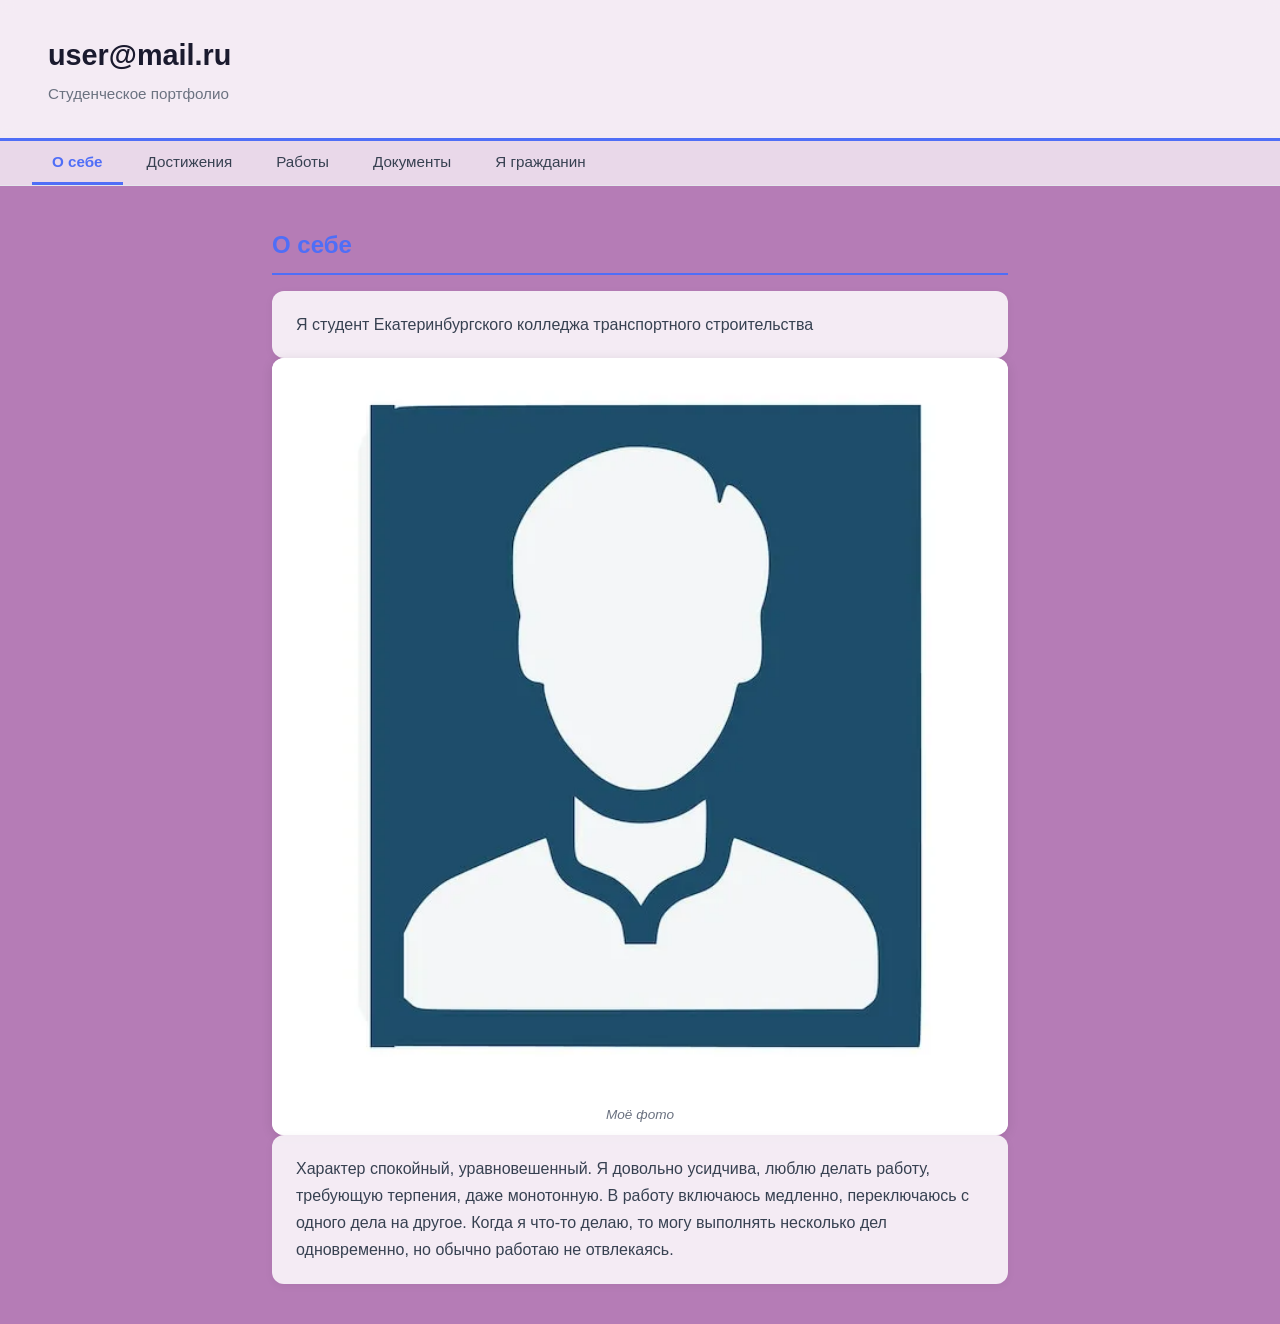
==== student-14/index.html @ 78279afa "Публикация портфолио: student-14" ====
﻿<!DOCTYPE html>
<html lang="ru">
<head>
  <meta charset="UTF-8">
  <meta name="viewport" content="width=device-width, initial-scale=1.0">
  <title>Портфолио — user@mail.ru</title>
  <link rel="stylesheet" href="style.css">
</head>
<body style="background:#b57cb6; font-family:'Verdana', sans-serif">
  <header class="portfolio-header">
    <div><h1 class="portfolio-name">user@mail.ru</h1>
    <p class="portfolio-sub">Студенческое портфолио</p></div>
  </header>
  <nav class="portfolio-nav" id="main-nav">
    <button class="nav-btn active" onclick="showSection('section-59', this)">О себе</button>
    <button class="nav-btn" onclick="showSection('section-60', this)">Достижения</button>
    <button class="nav-btn" onclick="showSection('section-61', this)">Работы</button>
    <button class="nav-btn" onclick="showSection('section-62', this)">Документы</button>
    <button class="nav-btn" onclick="showSection('section-63', this)">Я гражданин</button>
  </nav>
  <main class="portfolio-content">
    <section id="section-59" class="portfolio-section" style="display:block">
      <h2 class="section-heading">О себе</h2>
      <div class="block-text">Я студент Екатеринбургского колледжа транспортного строительства</div>
      <div class="block-image"><img src="images/4d97aa12-8993-4056-92a0-b498dce26f37.webp" alt="Моё фото"><p class="block-caption">Моё фото</p></div>
      <div class="block-text">Характер спокойный, уравновешенный. Я довольно усидчива, люблю делать работу, требующую терпения, даже монотонную. В работу включаюсь медленно, переключаюсь с одного дела на другое. Когда я что-то делаю, то могу выполнять несколько дел одновременно, но обычно работаю не отвлекаясь.</div>
    </section>
    <section id="section-60" class="portfolio-section" style="display:none">
      <h2 class="section-heading">Достижения</h2>
      <div class="block-text">Мои дипломы и награды</div>

    </section>
    <section id="section-61" class="portfolio-section" style="display:none">
      <h2 class="section-heading">Работы</h2>
      <div class="block-link"><p class="link-label">Ссылка на мой аккаунт с работами на GitHub</p><a href="https://github.com/Skote616" target="_blank">🔗 https://github.com/Skote616</a></div>

    </section>
    <section id="section-62" class="portfolio-section" style="display:none">
      <h2 class="section-heading">Документы</h2>
      <div class="block-image"><img src="images/dbc1fc90-e82a-4f64-967a-fd3095bdd027.webp" alt="Сертификат об успешном прохождении обучения по программе "Разработка и проведение бизнес-тренингов""><p class="block-caption">Сертификат об успешном прохождении обучения по программе "Разработка и проведение бизнес-тренингов"</p></div>
    </section>
    <section id="section-63" class="portfolio-section" style="display:none">
      <h2 class="section-heading">Я гражданин</h2>
      <div class="block-text">Участие нашей группы в междугрупповых соревнованиях</div>

    </section>
  </main>
  <script src="script.js"></script>
</body>
</html>
---- student-14/style.css ----
﻿
*, *::before, *::after { box-sizing: border-box; margin: 0; padding: 0; }

body {
    min-height: 100vh;
    font-size: 16px;
    line-height: 1.6;
    color: #374151;
}

/* Шапка */
.portfolio-header {
    padding: 2rem 3rem;
    background: rgba(255,255,255,0.85);
    backdrop-filter: blur(6px);
    border-bottom: 3px solid #4f6ef7;
}
.portfolio-name { font-size: 1.8rem; font-weight: 700; color: #1a1a2e; }
.portfolio-sub  { color: #6b7280; font-size: 0.95rem; margin-top: 0.25rem; }

/* Навигация */
.portfolio-nav {
    display: flex;
    flex-wrap: wrap;
    gap: 0.25rem;
    padding: 0 2rem;
    background: rgba(255,255,255,0.7);
    border-bottom: 1px solid #e5e7eb;
    position: sticky;
    top: 0;
    z-index: 10;
}
.nav-btn {
    padding: 0.75rem 1.25rem;
    background: none;
    border: none;
    border-bottom: 3px solid transparent;
    color: #374151;
    font-size: 0.95rem;
    cursor: pointer;
    font-family: inherit;
    transition: all 0.15s;
}
.nav-btn:hover { color: #4f6ef7; }
.nav-btn.active { color: #4f6ef7; border-bottom-color: #4f6ef7; font-weight: 600; }

/* Основной контент */
.portfolio-content {
    max-width: 800px;
    margin: 0 auto;
    padding: 2.5rem 2rem;
    display: flex;
    flex-direction: column;
    gap: 1.5rem;
}

.section-heading {
    font-size: 1.5rem;
    font-weight: 700;
    color: #4f6ef7;
    padding-bottom: 0.5rem;
    border-bottom: 2px solid #4f6ef7;
    margin-bottom: 1rem;
}

.portfolio-section {
    display: flex;
    flex-direction: column;
    gap: 1.25rem;
}

/* Блоки */
.block-text {
    background: rgba(255,255,255,0.85);
    border-radius: 12px;
    padding: 1.25rem 1.5rem;
    font-size: 1rem;
    line-height: 1.7;
    white-space: pre-wrap;
    box-shadow: 0 2px 8px rgba(0,0,0,0.05);
}

.block-image {
    border-radius: 12px;
    overflow: hidden;
    box-shadow: 0 2px 12px rgba(0,0,0,0.1);
    background: white;
}
.block-image img {
    width: 100%;
    display: block;
}
.block-caption {
    padding: 0.6rem 1rem;
    font-size: 0.85rem;
    color: #6b7280;
    font-style: italic;
    text-align: center;
    background: white;
}

.block-link {
    background: rgba(255,255,255,0.85);
    border-radius: 12px;
    padding: 1rem 1.5rem;
    box-shadow: 0 2px 8px rgba(0,0,0,0.05);
}
.link-label {
    font-size: 0.9rem;
    font-weight: 600;
    color: #374151;
    margin-bottom: 0.4rem;
}
.block-link a {
    color: #4f6ef7;
    text-decoration: none;
    word-break: break-all;
}
.block-link a:hover { text-decoration: underline; }

/* Адаптив */
@media (max-width: 600px) {
    .portfolio-header { padding: 1.5rem; }
    .portfolio-content { padding: 1.5rem 1rem; }
    .portfolio-name { font-size: 1.4rem; }
}
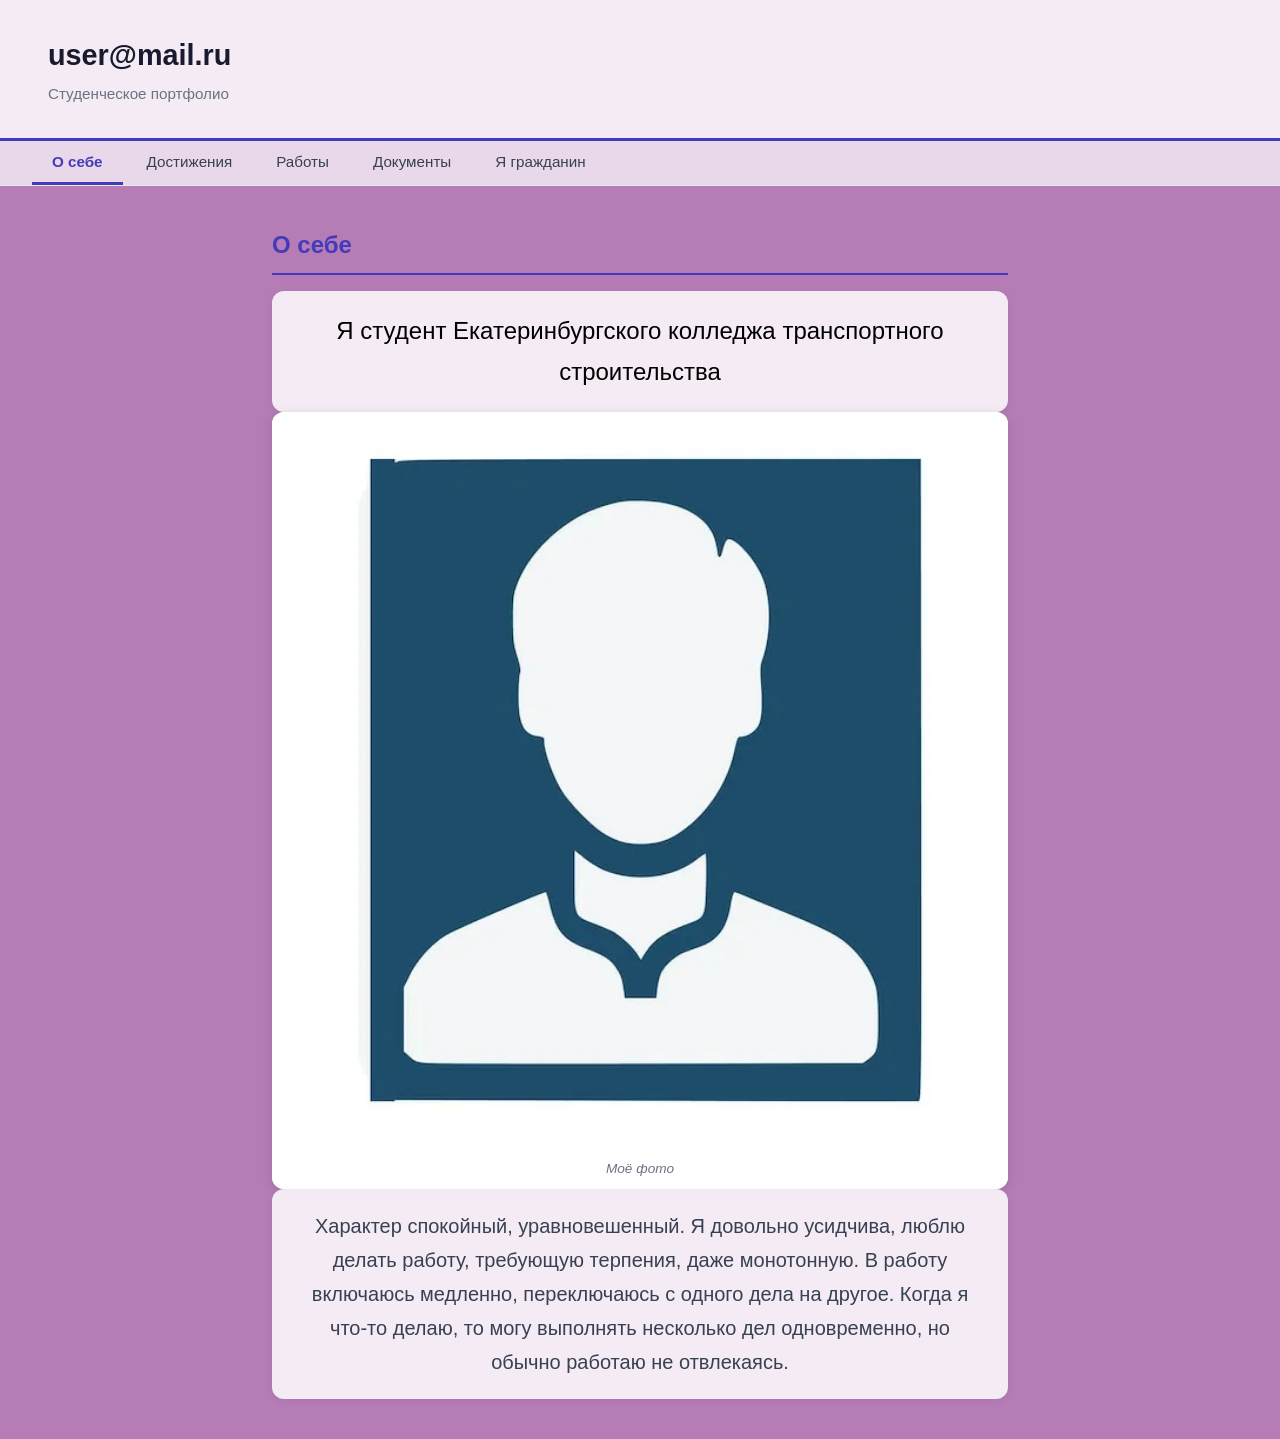
==== commit 68bbb0a9: "Публикация портфолио: student-14" ====
--- a/student-14/index.html
+++ b/student-14/index.html
@@ -21,19 +21,19 @@
   <main class="portfolio-content">
     <section id="section-59" class="portfolio-section" style="display:block">
       <h2 class="section-heading">О себе</h2>
-      <div class="block-text">Я студент Екатеринбургского колледжа транспортного строительства</div>
+      <div class="block-text" style="text-align:center;font-size:24px;color:#000000">Я студент Екатеринбургского колледжа транспортного строительства</div>
       <div class="block-image"><img src="images/4d97aa12-8993-4056-92a0-b498dce26f37.webp" alt="Моё фото"><p class="block-caption">Моё фото</p></div>
-      <div class="block-text">Характер спокойный, уравновешенный. Я довольно усидчива, люблю делать работу, требующую терпения, даже монотонную. В работу включаюсь медленно, переключаюсь с одного дела на другое. Когда я что-то делаю, то могу выполнять несколько дел одновременно, но обычно работаю не отвлекаясь.</div>
+      <div class="block-text" style="text-align:center;font-size:20px;color:#374151">Характер спокойный, уравновешенный. Я довольно усидчива, люблю делать работу, требующую терпения, даже монотонную. В работу включаюсь медленно, переключаюсь с одного дела на другое. Когда я что-то делаю, то могу выполнять несколько дел одновременно, но обычно работаю не отвлекаясь.</div>
     </section>
     <section id="section-60" class="portfolio-section" style="display:none">
       <h2 class="section-heading">Достижения</h2>
-      <div class="block-text">Мои дипломы и награды</div>
-
+      <div class="block-text" style="text-align:left;font-size:20px;color:#374151">Мои дипломы и награды</div>
+      <div class="block-gallery" id="gallery-55"><div class="gallery-viewer"><div class="gallery-slide" data-index="0" style="display:block"><img src="images/f9b62f8b-c564-47cf-ab6f-d5872d5c4d45.webp" alt="Фото 1"><p class="block-caption">Диплом за участие в олимпиаде по математике</p></div><div class="gallery-slide" data-index="1" style="display:none"><img src="images/2fc086d5-6636-43b4-98a2-5f83062a1901.jpg" alt="Фото 2"><p class="block-caption">Диплом за участие в олимпиаде по программированию</p></div><div class="gallery-slide" data-index="2" style="display:none"><img src="images/aeadaa2e-f2dc-40a8-93fd-a340fdf3abee.webp" alt="Фото 3"><p class="block-caption">Грамота за участие в отборочном туре в олимпиаде по экономике</p></div></div><div class="gallery-controls"><button class="gallery-arrow" onclick="galleryMove('gallery-55', -1)">‹</button><span class="gallery-counter" id="gallery-55-counter">1 / 3</span><button class="gallery-arrow" onclick="galleryMove('gallery-55', 1)">›</button></div></div>
     </section>
     <section id="section-61" class="portfolio-section" style="display:none">
       <h2 class="section-heading">Работы</h2>
       <div class="block-link"><p class="link-label">Ссылка на мой аккаунт с работами на GitHub</p><a href="https://github.com/Skote616" target="_blank">🔗 https://github.com/Skote616</a></div>
-
+      <div class="block-document"><div class="doc-info"><p class="doc-name">📎 Диплом.pdf</p><p class="doc-caption">Дипломный проект</p></div><a class="btn-download" href="documents/Диплом_802b21d7d38a4b4d9bb97c976e3d340b.pdf" download target="_blank">⬇ Скачать</a></div>
     </section>
     <section id="section-62" class="portfolio-section" style="display:none">
       <h2 class="section-heading">Документы</h2>
@@ -41,8 +41,8 @@
     </section>
     <section id="section-63" class="portfolio-section" style="display:none">
       <h2 class="section-heading">Я гражданин</h2>
-      <div class="block-text">Участие нашей группы в междугрупповых соревнованиях</div>
-
+      <div class="block-text" style="text-align:center;font-size:20px;color:#374151">Участие нашей группы в междугрупповых соревнованиях</div>
+      <div class="block-gallery" id="gallery-62"><div class="gallery-viewer"><div class="gallery-slide" data-index="0" style="display:block"><img src="images/c8d48416-f95b-405a-80de-8d78298f46d8.png" alt="Фото 1"></div><div class="gallery-slide" data-index="1" style="display:none"><img src="images/8c23a5e5-5232-48ff-9b14-9e601e4a50e3.jpg" alt="Фото 2"></div><div class="gallery-slide" data-index="2" style="display:none"><img src="images/b8e9e2e3-879a-4afa-9ab3-c57414e3d7f8.jpg" alt="Фото 3"></div></div><div class="gallery-controls"><button class="gallery-arrow" onclick="galleryMove('gallery-62', -1)">‹</button><span class="gallery-counter" id="gallery-62-counter">1 / 3</span><button class="gallery-arrow" onclick="galleryMove('gallery-62', 1)">›</button></div></div>
     </section>
   </main>
   <script src="script.js"></script>
--- a/student-14/style.css
+++ b/student-14/style.css
@@ -8,17 +8,15 @@
     color: #374151;
 }
 
-/* Шапка */
 .portfolio-header {
     padding: 2rem 3rem;
     background: rgba(255,255,255,0.85);
     backdrop-filter: blur(6px);
-    border-bottom: 3px solid #4f6ef7;
+    border-bottom: 3px solid #433bba;
 }
 .portfolio-name { font-size: 1.8rem; font-weight: 700; color: #1a1a2e; }
 .portfolio-sub  { color: #6b7280; font-size: 0.95rem; margin-top: 0.25rem; }
 
-/* Навигация */
 .portfolio-nav {
     display: flex;
     flex-wrap: wrap;
@@ -41,10 +39,9 @@
     font-family: inherit;
     transition: all 0.15s;
 }
-.nav-btn:hover { color: #4f6ef7; }
-.nav-btn.active { color: #4f6ef7; border-bottom-color: #4f6ef7; font-weight: 600; }
+.nav-btn:hover { color: #433bba; }
+.nav-btn.active { color: #433bba; border-bottom-color: #433bba; font-weight: 600; }
 
-/* Основной контент */
 .portfolio-content {
     max-width: 800px;
     margin: 0 auto;
@@ -57,9 +54,9 @@
 .section-heading {
     font-size: 1.5rem;
     font-weight: 700;
-    color: #4f6ef7;
+    color: #433bba;
     padding-bottom: 0.5rem;
-    border-bottom: 2px solid #4f6ef7;
+    border-bottom: 2px solid #433bba;
     margin-bottom: 1rem;
 }
 
@@ -69,12 +66,10 @@
     gap: 1.25rem;
 }
 
-/* Блоки */
 .block-text {
     background: rgba(255,255,255,0.85);
     border-radius: 12px;
     padding: 1.25rem 1.5rem;
-    font-size: 1rem;
     line-height: 1.7;
     white-space: pre-wrap;
     box-shadow: 0 2px 8px rgba(0,0,0,0.05);
@@ -86,10 +81,8 @@
     box-shadow: 0 2px 12px rgba(0,0,0,0.1);
     background: white;
 }
-.block-image img {
-    width: 100%;
-    display: block;
-}
+.block-image img { width: 100%; display: block; }
+
 .block-caption {
     padding: 0.6rem 1rem;
     font-size: 0.85rem;
@@ -105,22 +98,67 @@
     padding: 1rem 1.5rem;
     box-shadow: 0 2px 8px rgba(0,0,0,0.05);
 }
-.link-label {
-    font-size: 0.9rem;
-    font-weight: 600;
-    color: #374151;
-    margin-bottom: 0.4rem;
-}
-.block-link a {
-    color: #4f6ef7;
-    text-decoration: none;
-    word-break: break-all;
-}
+.link-label { font-size: 0.9rem; font-weight: 600; color: #374151; margin-bottom: 0.4rem; }
+.block-link a { color: #433bba; text-decoration: none; word-break: break-all; }
 .block-link a:hover { text-decoration: underline; }
 
-/* Адаптив */
+/* Документы */
+.block-document {
+    background: rgba(255,255,255,0.85);
+    border-radius: 12px;
+    padding: 1rem 1.5rem;
+    box-shadow: 0 2px 8px rgba(0,0,0,0.05);
+    display: flex;
+    align-items: center;
+    justify-content: space-between;
+    gap: 1rem;
+    flex-wrap: wrap;
+}
+.doc-name { font-weight: 600; color: #1a1a2e; word-break: break-word; }
+.doc-caption { font-size: 0.85rem; color: #6b7280; margin-top: 0.25rem; }
+.btn-download {
+    background: #433bba;
+    color: white;
+    padding: 0.55rem 1.1rem;
+    border-radius: 8px;
+    text-decoration: none;
+    font-size: 0.9rem;
+    white-space: nowrap;
+}
+
+/* Галерея */
+.block-gallery {
+    background: white;
+    border-radius: 12px;
+    overflow: hidden;
+    box-shadow: 0 2px 12px rgba(0,0,0,0.1);
+}
+.gallery-viewer { position: relative; }
+.gallery-slide img { width: 100%; display: block; max-height: 480px; object-fit: contain; background: #f9fafb; }
+.gallery-controls {
+    display: flex;
+    align-items: center;
+    justify-content: center;
+    gap: 1rem;
+    padding: 0.75rem;
+    background: white;
+}
+.gallery-arrow {
+    width: 36px; height: 36px;
+    border-radius: 50%;
+    border: 1.5px solid #e5e7eb;
+    background: white;
+    font-size: 1.2rem;
+    cursor: pointer;
+    transition: background 0.15s;
+}
+.gallery-arrow:hover { background: #f3f4f6; }
+.gallery-counter { font-size: 0.85rem; color: #6b7280; min-width: 50px; text-align: center; }
+
 @media (max-width: 600px) {
     .portfolio-header { padding: 1.5rem; }
     .portfolio-content { padding: 1.5rem 1rem; }
     .portfolio-name { font-size: 1.4rem; }
+    .block-document { flex-direction: column; align-items: flex-start; }
+    .btn-download { width: 100%; text-align: center; }
 }
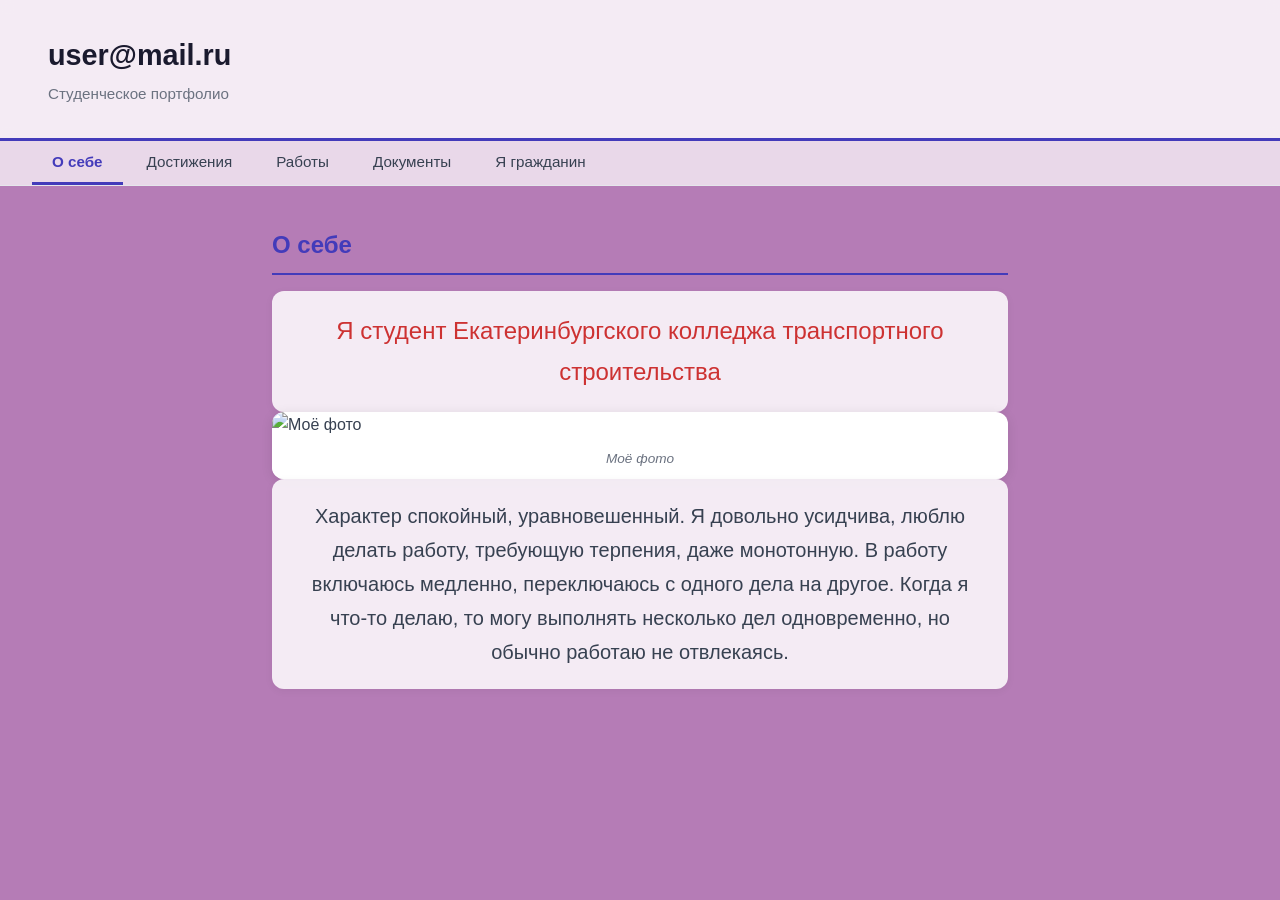
==== commit 8ed13b88: "Публикация портфолио: student-14" ====
--- a/student-14/index.html
+++ b/student-14/index.html
@@ -21,8 +21,8 @@
   <main class="portfolio-content">
     <section id="section-59" class="portfolio-section" style="display:block">
       <h2 class="section-heading">О себе</h2>
-      <div class="block-text" style="text-align:center;font-size:24px;color:#000000">Я студент Екатеринбургского колледжа транспортного строительства</div>
-      <div class="block-image"><img src="images/4d97aa12-8993-4056-92a0-b498dce26f37.webp" alt="Моё фото"><p class="block-caption">Моё фото</p></div>
+      <div class="block-text" style="text-align:center;font-size:24px;color:#cd3232">Я студент Екатеринбургского колледжа транспортного строительства</div>
+      <div class="block-image"><img src="images/0090670c-ec96-4b7f-8e94-d91f5897ea63.jpg" alt="Моё фото"><p class="block-caption">Моё фото</p></div>
       <div class="block-text" style="text-align:center;font-size:20px;color:#374151">Характер спокойный, уравновешенный. Я довольно усидчива, люблю делать работу, требующую терпения, даже монотонную. В работу включаюсь медленно, переключаюсь с одного дела на другое. Когда я что-то делаю, то могу выполнять несколько дел одновременно, но обычно работаю не отвлекаясь.</div>
     </section>
     <section id="section-60" class="portfolio-section" style="display:none">
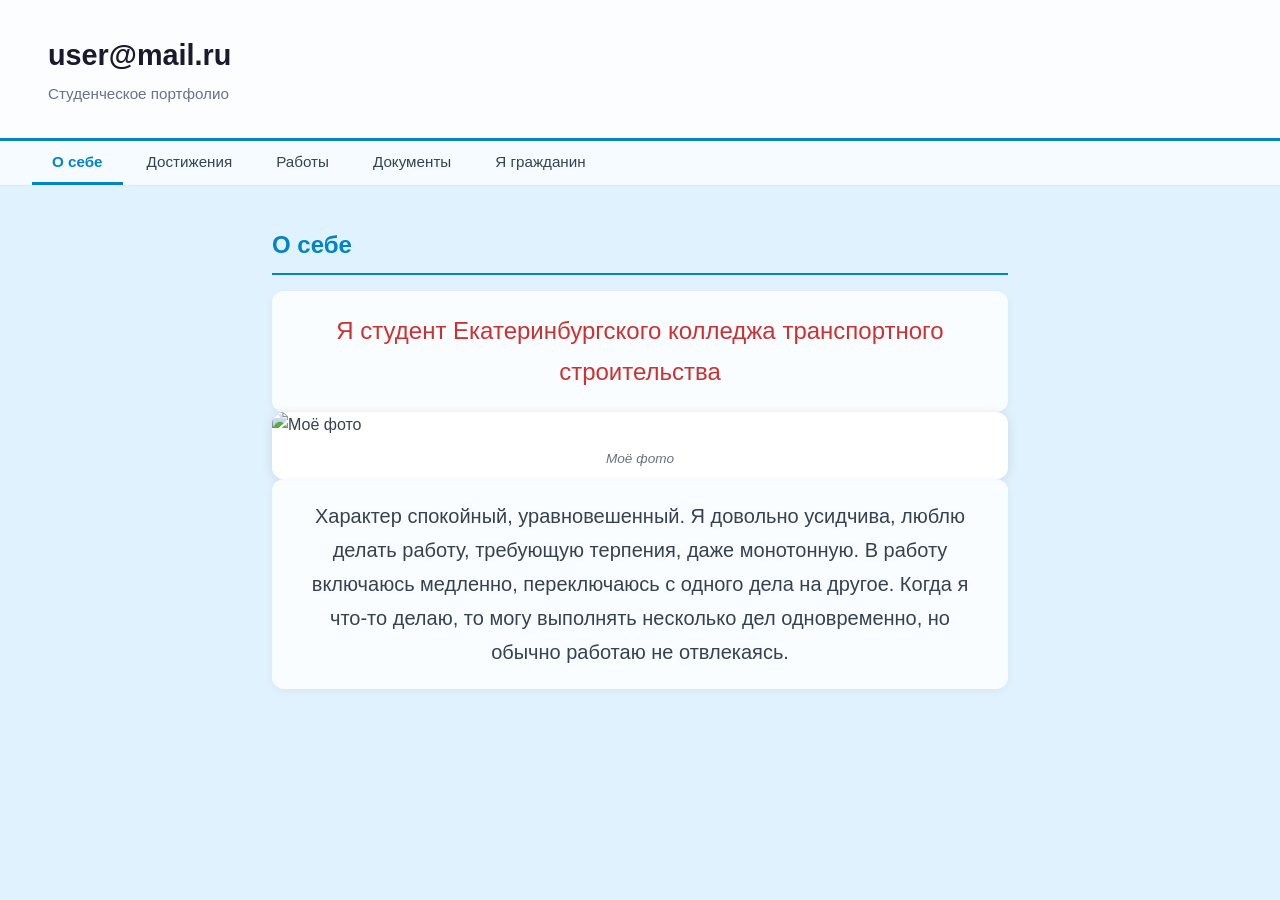
==== commit 47b673ab: "Публикация портфолио: student-14" ====
--- a/student-14/index.html
+++ b/student-14/index.html
@@ -6,7 +6,7 @@
   <title>Портфолио — user@mail.ru</title>
   <link rel="stylesheet" href="style.css">
 </head>
-<body style="background:#b57cb6; font-family:'Verdana', sans-serif">
+<body style="background:#e0f2fe; font-family:'Verdana', sans-serif">
   <header class="portfolio-header">
     <div><h1 class="portfolio-name">user@mail.ru</h1>
     <p class="portfolio-sub">Студенческое портфолио</p></div>
--- a/student-14/style.css
+++ b/student-14/style.css
@@ -12,7 +12,7 @@
     padding: 2rem 3rem;
     background: rgba(255,255,255,0.85);
     backdrop-filter: blur(6px);
-    border-bottom: 3px solid #433bba;
+    border-bottom: 3px solid #0284c7;
 }
 .portfolio-name { font-size: 1.8rem; font-weight: 700; color: #1a1a2e; }
 .portfolio-sub  { color: #6b7280; font-size: 0.95rem; margin-top: 0.25rem; }
@@ -39,8 +39,8 @@
     font-family: inherit;
     transition: all 0.15s;
 }
-.nav-btn:hover { color: #433bba; }
-.nav-btn.active { color: #433bba; border-bottom-color: #433bba; font-weight: 600; }
+.nav-btn:hover { color: #0284c7; }
+.nav-btn.active { color: #0284c7; border-bottom-color: #0284c7; font-weight: 600; }
 
 .portfolio-content {
     max-width: 800px;
@@ -54,9 +54,9 @@
 .section-heading {
     font-size: 1.5rem;
     font-weight: 700;
-    color: #433bba;
+    color: #0284c7;
     padding-bottom: 0.5rem;
-    border-bottom: 2px solid #433bba;
+    border-bottom: 2px solid #0284c7;
     margin-bottom: 1rem;
 }
 
@@ -99,7 +99,7 @@
     box-shadow: 0 2px 8px rgba(0,0,0,0.05);
 }
 .link-label { font-size: 0.9rem; font-weight: 600; color: #374151; margin-bottom: 0.4rem; }
-.block-link a { color: #433bba; text-decoration: none; word-break: break-all; }
+.block-link a { color: #0284c7; text-decoration: none; word-break: break-all; }
 .block-link a:hover { text-decoration: underline; }
 
 /* Документы */
@@ -117,7 +117,7 @@
 .doc-name { font-weight: 600; color: #1a1a2e; word-break: break-word; }
 .doc-caption { font-size: 0.85rem; color: #6b7280; margin-top: 0.25rem; }
 .btn-download {
-    background: #433bba;
+    background: #0284c7;
     color: white;
     padding: 0.55rem 1.1rem;
     border-radius: 8px;
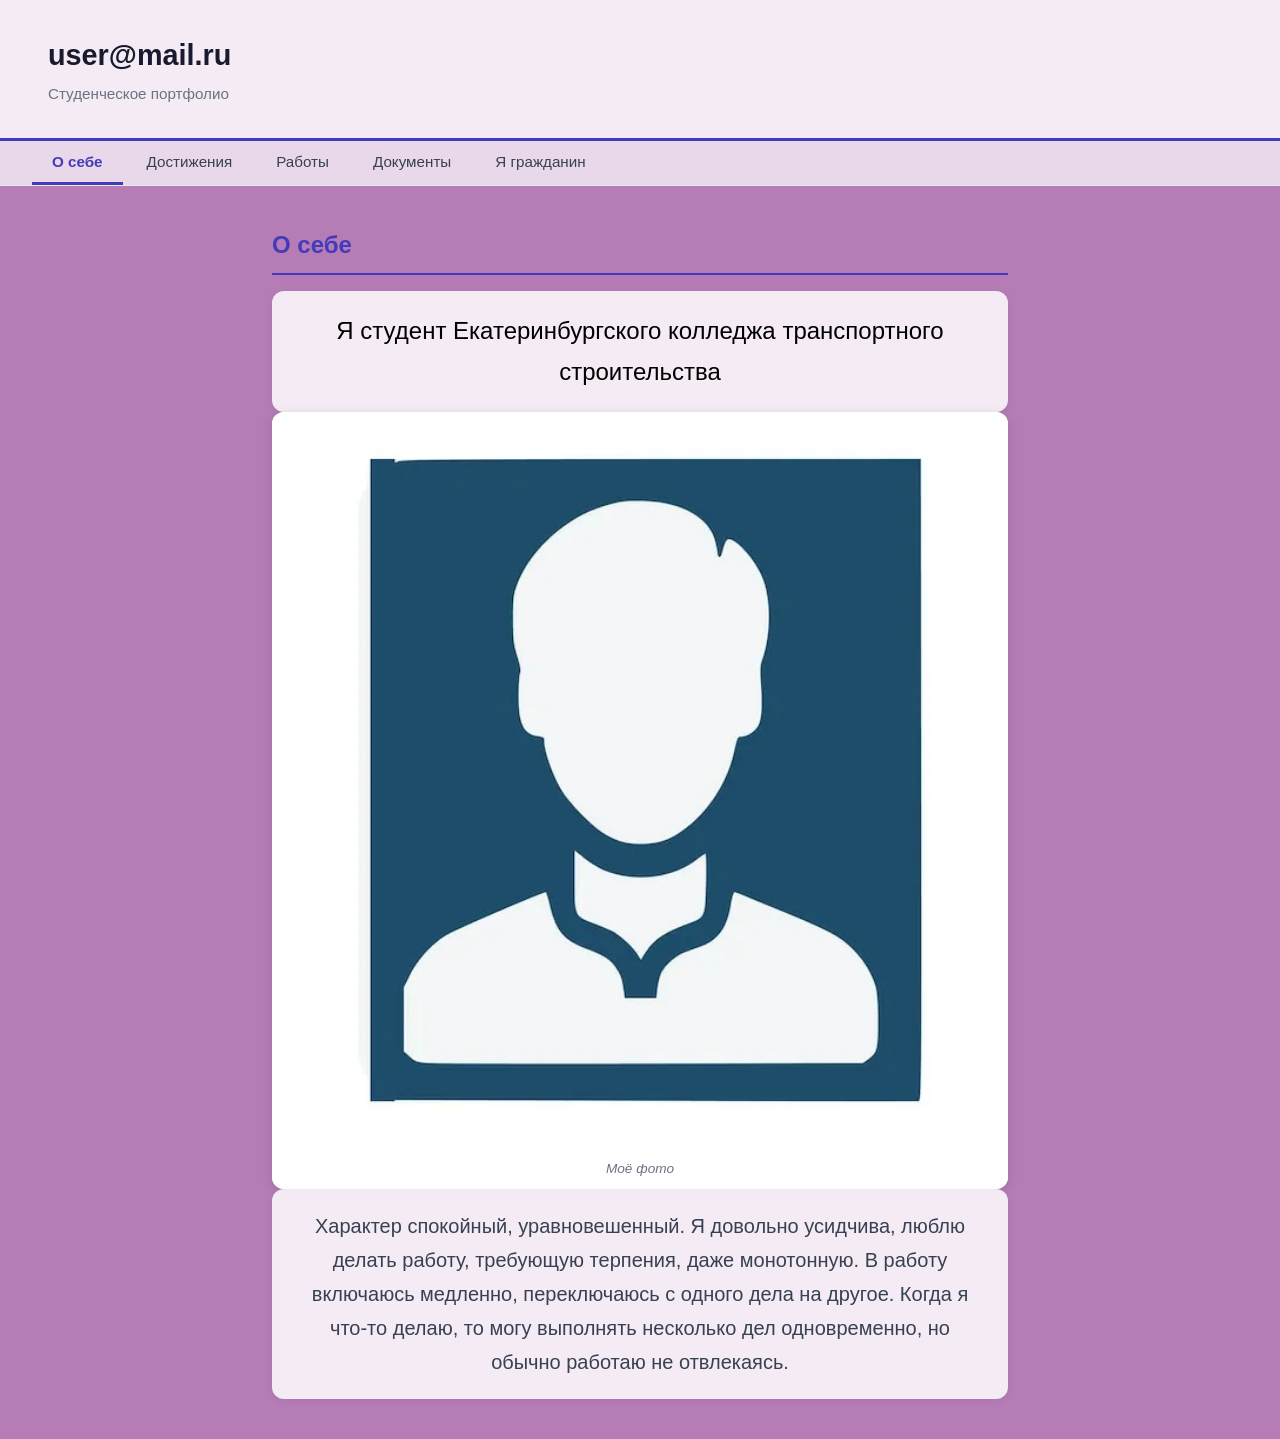
==== commit e5fe0acc: "Публикация портфолио: student-14" ====
--- a/student-14/index.html
+++ b/student-14/index.html
@@ -6,7 +6,7 @@
   <title>Портфолио — user@mail.ru</title>
   <link rel="stylesheet" href="style.css">
 </head>
-<body style="background:#e0f2fe; font-family:'Verdana', sans-serif">
+<body style="background:#b57cb6; font-family:'Verdana', sans-serif">
   <header class="portfolio-header">
     <div><h1 class="portfolio-name">user@mail.ru</h1>
     <p class="portfolio-sub">Студенческое портфолио</p></div>
@@ -21,8 +21,8 @@
   <main class="portfolio-content">
     <section id="section-59" class="portfolio-section" style="display:block">
       <h2 class="section-heading">О себе</h2>
-      <div class="block-text" style="text-align:center;font-size:24px;color:#cd3232">Я студент Екатеринбургского колледжа транспортного строительства</div>
-      <div class="block-image"><img src="images/0090670c-ec96-4b7f-8e94-d91f5897ea63.jpg" alt="Моё фото"><p class="block-caption">Моё фото</p></div>
+      <div class="block-text" style="text-align:center;font-size:24px;color:#000000">Я студент Екатеринбургского колледжа транспортного строительства</div>
+      <div class="block-image"><img src="images/4d97aa12-8993-4056-92a0-b498dce26f37.webp" alt="Моё фото"><p class="block-caption">Моё фото</p></div>
       <div class="block-text" style="text-align:center;font-size:20px;color:#374151">Характер спокойный, уравновешенный. Я довольно усидчива, люблю делать работу, требующую терпения, даже монотонную. В работу включаюсь медленно, переключаюсь с одного дела на другое. Когда я что-то делаю, то могу выполнять несколько дел одновременно, но обычно работаю не отвлекаясь.</div>
     </section>
     <section id="section-60" class="portfolio-section" style="display:none">
--- a/student-14/style.css
+++ b/student-14/style.css
@@ -12,7 +12,7 @@
     padding: 2rem 3rem;
     background: rgba(255,255,255,0.85);
     backdrop-filter: blur(6px);
-    border-bottom: 3px solid #0284c7;
+    border-bottom: 3px solid #433bba;
 }
 .portfolio-name { font-size: 1.8rem; font-weight: 700; color: #1a1a2e; }
 .portfolio-sub  { color: #6b7280; font-size: 0.95rem; margin-top: 0.25rem; }
@@ -39,8 +39,8 @@
     font-family: inherit;
     transition: all 0.15s;
 }
-.nav-btn:hover { color: #0284c7; }
-.nav-btn.active { color: #0284c7; border-bottom-color: #0284c7; font-weight: 600; }
+.nav-btn:hover { color: #433bba; }
+.nav-btn.active { color: #433bba; border-bottom-color: #433bba; font-weight: 600; }
 
 .portfolio-content {
     max-width: 800px;
@@ -54,9 +54,9 @@
 .section-heading {
     font-size: 1.5rem;
     font-weight: 700;
-    color: #0284c7;
+    color: #433bba;
     padding-bottom: 0.5rem;
-    border-bottom: 2px solid #0284c7;
+    border-bottom: 2px solid #433bba;
     margin-bottom: 1rem;
 }
 
@@ -99,7 +99,7 @@
     box-shadow: 0 2px 8px rgba(0,0,0,0.05);
 }
 .link-label { font-size: 0.9rem; font-weight: 600; color: #374151; margin-bottom: 0.4rem; }
-.block-link a { color: #0284c7; text-decoration: none; word-break: break-all; }
+.block-link a { color: #433bba; text-decoration: none; word-break: break-all; }
 .block-link a:hover { text-decoration: underline; }
 
 /* Документы */
@@ -117,7 +117,7 @@
 .doc-name { font-weight: 600; color: #1a1a2e; word-break: break-word; }
 .doc-caption { font-size: 0.85rem; color: #6b7280; margin-top: 0.25rem; }
 .btn-download {
-    background: #0284c7;
+    background: #433bba;
     color: white;
     padding: 0.55rem 1.1rem;
     border-radius: 8px;
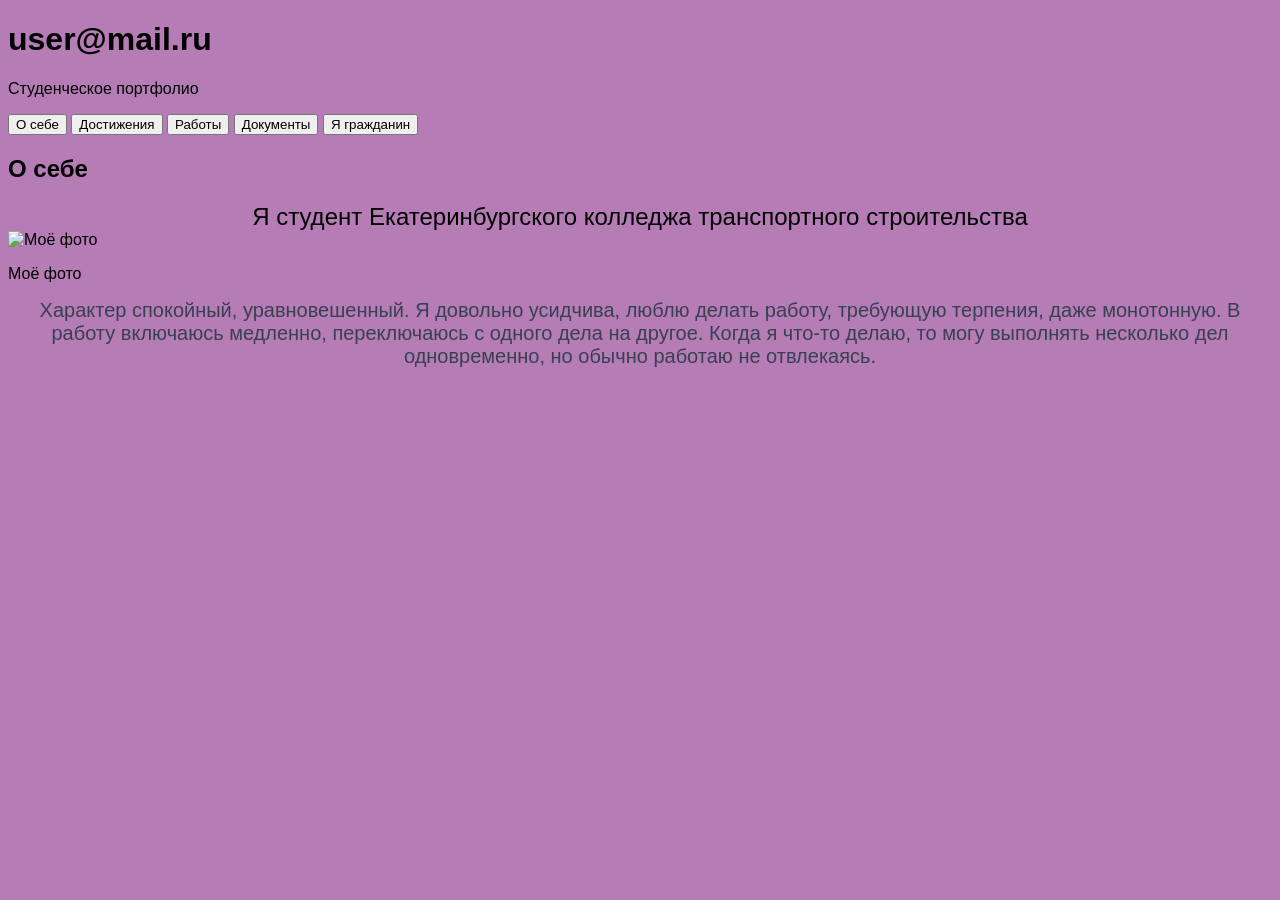
==== commit 6ed937e5: "Публикация портфолио: student-14/index.html" ====
--- a/student-14/index.html
+++ b/student-14/index.html
@@ -1,50 +1,50 @@
-﻿<!DOCTYPE html>
-<html lang="ru">
-<head>
-  <meta charset="UTF-8">
-  <meta name="viewport" content="width=device-width, initial-scale=1.0">
-  <title>Портфолио — user@mail.ru</title>
-  <link rel="stylesheet" href="style.css">
-</head>
-<body style="background:#b57cb6; font-family:'Verdana', sans-serif">
-  <header class="portfolio-header">
-    <div><h1 class="portfolio-name">user@mail.ru</h1>
-    <p class="portfolio-sub">Студенческое портфолио</p></div>
-  </header>
-  <nav class="portfolio-nav" id="main-nav">
-    <button class="nav-btn active" onclick="showSection('section-59', this)">О себе</button>
-    <button class="nav-btn" onclick="showSection('section-60', this)">Достижения</button>
-    <button class="nav-btn" onclick="showSection('section-61', this)">Работы</button>
-    <button class="nav-btn" onclick="showSection('section-62', this)">Документы</button>
-    <button class="nav-btn" onclick="showSection('section-63', this)">Я гражданин</button>
-  </nav>
-  <main class="portfolio-content">
-    <section id="section-59" class="portfolio-section" style="display:block">
-      <h2 class="section-heading">О себе</h2>
-      <div class="block-text" style="text-align:center;font-size:24px;color:#000000">Я студент Екатеринбургского колледжа транспортного строительства</div>
-      <div class="block-image"><img src="images/4d97aa12-8993-4056-92a0-b498dce26f37.webp" alt="Моё фото"><p class="block-caption">Моё фото</p></div>
-      <div class="block-text" style="text-align:center;font-size:20px;color:#374151">Характер спокойный, уравновешенный. Я довольно усидчива, люблю делать работу, требующую терпения, даже монотонную. В работу включаюсь медленно, переключаюсь с одного дела на другое. Когда я что-то делаю, то могу выполнять несколько дел одновременно, но обычно работаю не отвлекаясь.</div>
-    </section>
-    <section id="section-60" class="portfolio-section" style="display:none">
-      <h2 class="section-heading">Достижения</h2>
-      <div class="block-text" style="text-align:left;font-size:20px;color:#374151">Мои дипломы и награды</div>
-      <div class="block-gallery" id="gallery-55"><div class="gallery-viewer"><div class="gallery-slide" data-index="0" style="display:block"><img src="images/f9b62f8b-c564-47cf-ab6f-d5872d5c4d45.webp" alt="Фото 1"><p class="block-caption">Диплом за участие в олимпиаде по математике</p></div><div class="gallery-slide" data-index="1" style="display:none"><img src="images/2fc086d5-6636-43b4-98a2-5f83062a1901.jpg" alt="Фото 2"><p class="block-caption">Диплом за участие в олимпиаде по программированию</p></div><div class="gallery-slide" data-index="2" style="display:none"><img src="images/aeadaa2e-f2dc-40a8-93fd-a340fdf3abee.webp" alt="Фото 3"><p class="block-caption">Грамота за участие в отборочном туре в олимпиаде по экономике</p></div></div><div class="gallery-controls"><button class="gallery-arrow" onclick="galleryMove('gallery-55', -1)">‹</button><span class="gallery-counter" id="gallery-55-counter">1 / 3</span><button class="gallery-arrow" onclick="galleryMove('gallery-55', 1)">›</button></div></div>
-    </section>
-    <section id="section-61" class="portfolio-section" style="display:none">
-      <h2 class="section-heading">Работы</h2>
-      <div class="block-link"><p class="link-label">Ссылка на мой аккаунт с работами на GitHub</p><a href="https://github.com/Skote616" target="_blank">🔗 https://github.com/Skote616</a></div>
-      <div class="block-document"><div class="doc-info"><p class="doc-name">📎 Диплом.pdf</p><p class="doc-caption">Дипломный проект</p></div><a class="btn-download" href="documents/Диплом_802b21d7d38a4b4d9bb97c976e3d340b.pdf" download target="_blank">⬇ Скачать</a></div>
-    </section>
-    <section id="section-62" class="portfolio-section" style="display:none">
-      <h2 class="section-heading">Документы</h2>
-      <div class="block-image"><img src="images/dbc1fc90-e82a-4f64-967a-fd3095bdd027.webp" alt="Сертификат об успешном прохождении обучения по программе "Разработка и проведение бизнес-тренингов""><p class="block-caption">Сертификат об успешном прохождении обучения по программе "Разработка и проведение бизнес-тренингов"</p></div>
-    </section>
-    <section id="section-63" class="portfolio-section" style="display:none">
-      <h2 class="section-heading">Я гражданин</h2>
-      <div class="block-text" style="text-align:center;font-size:20px;color:#374151">Участие нашей группы в междугрупповых соревнованиях</div>
-      <div class="block-gallery" id="gallery-62"><div class="gallery-viewer"><div class="gallery-slide" data-index="0" style="display:block"><img src="images/c8d48416-f95b-405a-80de-8d78298f46d8.png" alt="Фото 1"></div><div class="gallery-slide" data-index="1" style="display:none"><img src="images/8c23a5e5-5232-48ff-9b14-9e601e4a50e3.jpg" alt="Фото 2"></div><div class="gallery-slide" data-index="2" style="display:none"><img src="images/b8e9e2e3-879a-4afa-9ab3-c57414e3d7f8.jpg" alt="Фото 3"></div></div><div class="gallery-controls"><button class="gallery-arrow" onclick="galleryMove('gallery-62', -1)">‹</button><span class="gallery-counter" id="gallery-62-counter">1 / 3</span><button class="gallery-arrow" onclick="galleryMove('gallery-62', 1)">›</button></div></div>
-    </section>
-  </main>
-  <script src="script.js"></script>
-</body>
-</html>
+﻿<!DOCTYPE html>
+<html lang="ru">
+<head>
+  <meta charset="UTF-8">
+  <meta name="viewport" content="width=device-width, initial-scale=1.0">
+  <title>Портфолио — user@mail.ru</title>
+  <link rel="stylesheet" href="style.css">
+</head>
+<body style="background:#b57cb6; font-family:'Verdana', sans-serif">
+  <header class="portfolio-header">
+    <div><h1 class="portfolio-name">user@mail.ru</h1>
+    <p class="portfolio-sub">Студенческое портфолио</p></div>
+  </header>
+  <nav class="portfolio-nav" id="main-nav">
+    <button class="nav-btn active" onclick="showSection('section-59', this)">О себе</button>
+    <button class="nav-btn" onclick="showSection('section-60', this)">Достижения</button>
+    <button class="nav-btn" onclick="showSection('section-61', this)">Работы</button>
+    <button class="nav-btn" onclick="showSection('section-62', this)">Документы</button>
+    <button class="nav-btn" onclick="showSection('section-63', this)">Я гражданин</button>
+  </nav>
+  <main class="portfolio-content">
+    <section id="section-59" class="portfolio-section" style="display:block">
+      <h2 class="section-heading">О себе</h2>
+      <div class="block-text" style="text-align:center;font-size:24px;color:#000000">Я студент Екатеринбургского колледжа транспортного строительства</div>
+      <div class="block-image"><img src="images/4d97aa12-8993-4056-92a0-b498dce26f37.webp" alt="Моё фото"><p class="block-caption">Моё фото</p></div>
+      <div class="block-text" style="text-align:center;font-size:20px;color:#374151">Характер спокойный, уравновешенный. Я довольно усидчива, люблю делать работу, требующую терпения, даже монотонную. В работу включаюсь медленно, переключаюсь с одного дела на другое. Когда я что-то делаю, то могу выполнять несколько дел одновременно, но обычно работаю не отвлекаясь.</div>
+    </section>
+    <section id="section-60" class="portfolio-section" style="display:none">
+      <h2 class="section-heading">Достижения</h2>
+      <div class="block-text" style="text-align:left;font-size:20px;color:#374151">Мои дипломы и награды</div>
+      <div class="block-gallery" id="gallery-55"><div class="gallery-viewer"><div class="gallery-slide" data-index="0" style="display:block"><img src="images/f9b62f8b-c564-47cf-ab6f-d5872d5c4d45.webp" alt="Фото 1"><p class="block-caption">Диплом за участие в олимпиаде по математике</p></div><div class="gallery-slide" data-index="1" style="display:none"><img src="images/2fc086d5-6636-43b4-98a2-5f83062a1901.jpg" alt="Фото 2"><p class="block-caption">Диплом за участие в олимпиаде по программированию</p></div><div class="gallery-slide" data-index="2" style="display:none"><img src="images/aeadaa2e-f2dc-40a8-93fd-a340fdf3abee.webp" alt="Фото 3"><p class="block-caption">Грамота за участие в отборочном туре в олимпиаде по экономике</p></div></div><div class="gallery-controls"><button class="gallery-arrow" onclick="galleryMove('gallery-55', -1)">‹</button><span class="gallery-counter" id="gallery-55-counter">1 / 3</span><button class="gallery-arrow" onclick="galleryMove('gallery-55', 1)">›</button></div></div>
+    </section>
+    <section id="section-61" class="portfolio-section" style="display:none">
+      <h2 class="section-heading">Работы</h2>
+      <div class="block-link"><p class="link-label">Ссылка на мой аккаунт с работами на GitHub</p><a href="https://github.com/Skote616" target="_blank">🔗 https://github.com/Skote616</a></div>
+      <div class="block-document"><div class="doc-info"><p class="doc-name">📎 Диплом.pdf</p><p class="doc-caption">Дипломный проект</p></div><a class="btn-download" href="documents/Диплом_802b21d7d38a4b4d9bb97c976e3d340b.pdf" download target="_blank">⬇ Скачать</a></div>
+    </section>
+    <section id="section-62" class="portfolio-section" style="display:none">
+      <h2 class="section-heading">Документы</h2>
+      <div class="block-image"><img src="images/dbc1fc90-e82a-4f64-967a-fd3095bdd027.webp" alt="Сертификат об успешном прохождении обучения по программе "Разработка и проведение бизнес-тренингов""><p class="block-caption">Сертификат об успешном прохождении обучения по программе "Разработка и проведение бизнес-тренингов"</p></div>
+    </section>
+    <section id="section-63" class="portfolio-section" style="display:none">
+      <h2 class="section-heading">Я гражданин</h2>
+      <div class="block-text" style="text-align:center;font-size:20px;color:#374151">Участие нашей группы в междугрупповых соревнованиях</div>
+      <div class="block-gallery" id="gallery-62"><div class="gallery-viewer"><div class="gallery-slide" data-index="0" style="display:block"><img src="images/c8d48416-f95b-405a-80de-8d78298f46d8.png" alt="Фото 1"></div><div class="gallery-slide" data-index="1" style="display:none"><img src="images/8c23a5e5-5232-48ff-9b14-9e601e4a50e3.jpg" alt="Фото 2"></div><div class="gallery-slide" data-index="2" style="display:none"><img src="images/b8e9e2e3-879a-4afa-9ab3-c57414e3d7f8.jpg" alt="Фото 3"></div></div><div class="gallery-controls"><button class="gallery-arrow" onclick="galleryMove('gallery-62', -1)">‹</button><span class="gallery-counter" id="gallery-62-counter">1 / 3</span><button class="gallery-arrow" onclick="galleryMove('gallery-62', 1)">›</button></div></div>
+    </section>
+  </main>
+  <script src="script.js"></script>
+</body>
+</html>
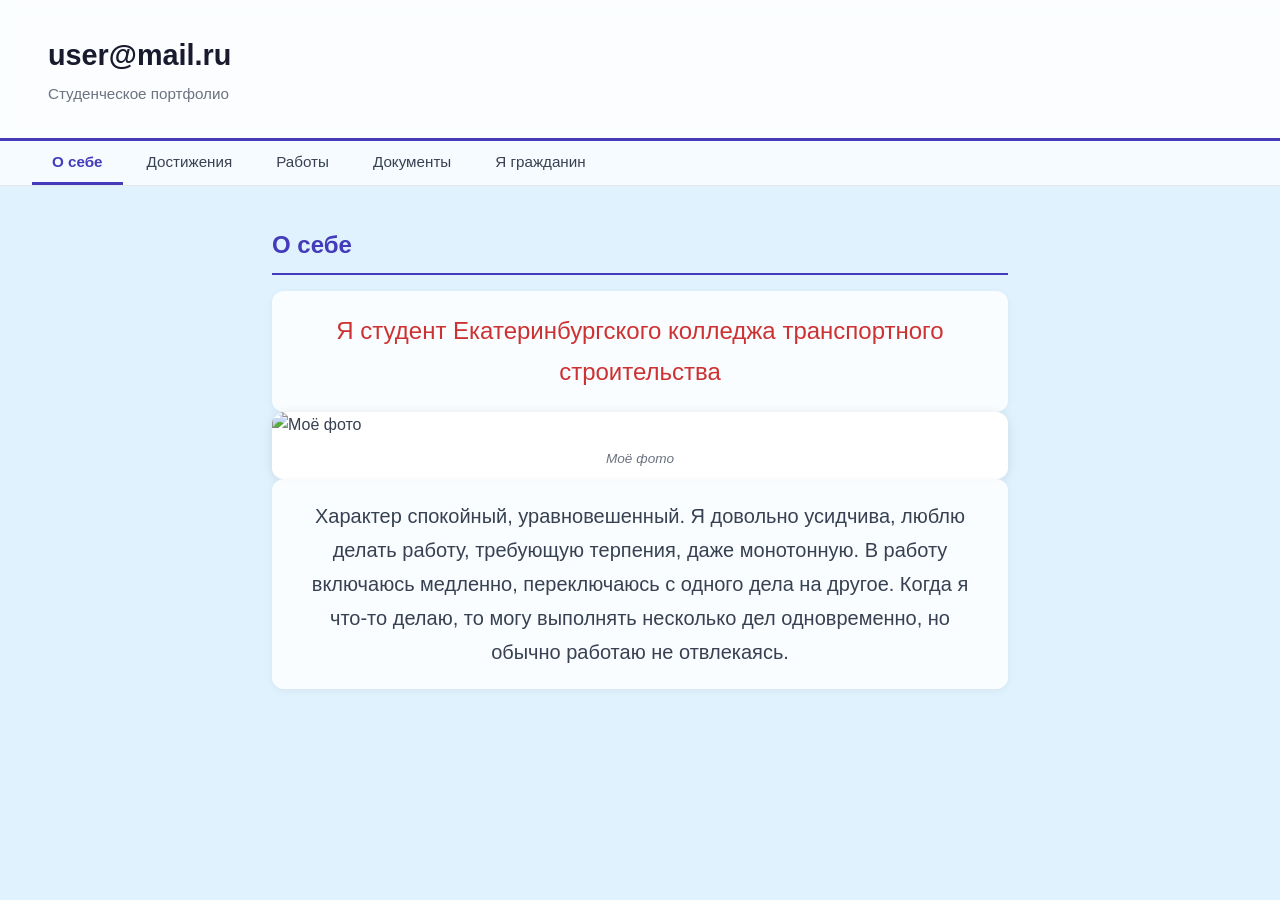
==== commit 2fd0d339: "Публикация портфолио: student-14/index.html" ====
--- a/student-14/index.html
+++ b/student-14/index.html
@@ -6,7 +6,7 @@
   <title>Портфолио — user@mail.ru</title>
   <link rel="stylesheet" href="style.css">
 </head>
-<body style="background:#b57cb6; font-family:'Verdana', sans-serif">
+<body style="background:#e0f2fe; font-family:'Verdana', sans-serif">
   <header class="portfolio-header">
     <div><h1 class="portfolio-name">user@mail.ru</h1>
     <p class="portfolio-sub">Студенческое портфолио</p></div>
@@ -21,8 +21,8 @@
   <main class="portfolio-content">
     <section id="section-59" class="portfolio-section" style="display:block">
       <h2 class="section-heading">О себе</h2>
-      <div class="block-text" style="text-align:center;font-size:24px;color:#000000">Я студент Екатеринбургского колледжа транспортного строительства</div>
-      <div class="block-image"><img src="images/4d97aa12-8993-4056-92a0-b498dce26f37.webp" alt="Моё фото"><p class="block-caption">Моё фото</p></div>
+      <div class="block-text" style="text-align:center;font-size:24px;color:#cd3232">Я студент Екатеринбургского колледжа транспортного строительства</div>
+      <div class="block-image"><img src="images/9f9525bc-3866-487e-815a-1479e7b5260c.webp" alt="Моё фото"><p class="block-caption">Моё фото</p></div>
       <div class="block-text" style="text-align:center;font-size:20px;color:#374151">Характер спокойный, уравновешенный. Я довольно усидчива, люблю делать работу, требующую терпения, даже монотонную. В работу включаюсь медленно, переключаюсь с одного дела на другое. Когда я что-то делаю, то могу выполнять несколько дел одновременно, но обычно работаю не отвлекаясь.</div>
     </section>
     <section id="section-60" class="portfolio-section" style="display:none">
--- a/student-14/style.css
+++ b/student-14/style.css
@@ -0,0 +1,164 @@
+﻿
+*, *::before, *::after { box-sizing: border-box; margin: 0; padding: 0; }
+
+body {
+    min-height: 100vh;
+    font-size: 16px;
+    line-height: 1.6;
+    color: #374151;
+}
+
+.portfolio-header {
+    padding: 2rem 3rem;
+    background: rgba(255,255,255,0.85);
+    backdrop-filter: blur(6px);
+    border-bottom: 3px solid #433bba;
+}
+.portfolio-name { font-size: 1.8rem; font-weight: 700; color: #1a1a2e; }
+.portfolio-sub  { color: #6b7280; font-size: 0.95rem; margin-top: 0.25rem; }
+
+.portfolio-nav {
+    display: flex;
+    flex-wrap: wrap;
+    gap: 0.25rem;
+    padding: 0 2rem;
+    background: rgba(255,255,255,0.7);
+    border-bottom: 1px solid #e5e7eb;
+    position: sticky;
+    top: 0;
+    z-index: 10;
+}
+.nav-btn {
+    padding: 0.75rem 1.25rem;
+    background: none;
+    border: none;
+    border-bottom: 3px solid transparent;
+    color: #374151;
+    font-size: 0.95rem;
+    cursor: pointer;
+    font-family: inherit;
+    transition: all 0.15s;
+}
+.nav-btn:hover { color: #433bba; }
+.nav-btn.active { color: #433bba; border-bottom-color: #433bba; font-weight: 600; }
+
+.portfolio-content {
+    max-width: 800px;
+    margin: 0 auto;
+    padding: 2.5rem 2rem;
+    display: flex;
+    flex-direction: column;
+    gap: 1.5rem;
+}
+
+.section-heading {
+    font-size: 1.5rem;
+    font-weight: 700;
+    color: #433bba;
+    padding-bottom: 0.5rem;
+    border-bottom: 2px solid #433bba;
+    margin-bottom: 1rem;
+}
+
+.portfolio-section {
+    display: flex;
+    flex-direction: column;
+    gap: 1.25rem;
+}
+
+.block-text {
+    background: rgba(255,255,255,0.85);
+    border-radius: 12px;
+    padding: 1.25rem 1.5rem;
+    line-height: 1.7;
+    white-space: pre-wrap;
+    box-shadow: 0 2px 8px rgba(0,0,0,0.05);
+}
+
+.block-image {
+    border-radius: 12px;
+    overflow: hidden;
+    box-shadow: 0 2px 12px rgba(0,0,0,0.1);
+    background: white;
+}
+.block-image img { width: 100%; display: block; }
+
+.block-caption {
+    padding: 0.6rem 1rem;
+    font-size: 0.85rem;
+    color: #6b7280;
+    font-style: italic;
+    text-align: center;
+    background: white;
+}
+
+.block-link {
+    background: rgba(255,255,255,0.85);
+    border-radius: 12px;
+    padding: 1rem 1.5rem;
+    box-shadow: 0 2px 8px rgba(0,0,0,0.05);
+}
+.link-label { font-size: 0.9rem; font-weight: 600; color: #374151; margin-bottom: 0.4rem; }
+.block-link a { color: #433bba; text-decoration: none; word-break: break-all; }
+.block-link a:hover { text-decoration: underline; }
+
+/* Документы */
+.block-document {
+    background: rgba(255,255,255,0.85);
+    border-radius: 12px;
+    padding: 1rem 1.5rem;
+    box-shadow: 0 2px 8px rgba(0,0,0,0.05);
+    display: flex;
+    align-items: center;
+    justify-content: space-between;
+    gap: 1rem;
+    flex-wrap: wrap;
+}
+.doc-name { font-weight: 600; color: #1a1a2e; word-break: break-word; }
+.doc-caption { font-size: 0.85rem; color: #6b7280; margin-top: 0.25rem; }
+.btn-download {
+    background: #433bba;
+    color: white;
+    padding: 0.55rem 1.1rem;
+    border-radius: 8px;
+    text-decoration: none;
+    font-size: 0.9rem;
+    white-space: nowrap;
+}
+
+/* Галерея */
+.block-gallery {
+    background: white;
+    border-radius: 12px;
+    overflow: hidden;
+    box-shadow: 0 2px 12px rgba(0,0,0,0.1);
+}
+.gallery-viewer { position: relative; }
+.gallery-slide img { width: 100%; display: block; max-height: 480px; object-fit: contain; background: #f9fafb; }
+.gallery-controls {
+    display: flex;
+    align-items: center;
+    justify-content: center;
+    gap: 1rem;
+    padding: 0.75rem;
+    background: white;
+}
+.gallery-arrow {
+    width: 36px; height: 36px;
+    border-radius: 50%;
+    border: 1.5px solid #e5e7eb;
+    background: white;
+    font-size: 1.2rem;
+    cursor: pointer;
+    transition: background 0.15s;
+}
+.gallery-arrow:hover { background: #f3f4f6; }
+.gallery-counter { font-size: 0.85rem; color: #6b7280; min-width: 50px; text-align: center; }
+
+@media (max-width: 600px) {
+    .portfolio-header { padding: 1.5rem; }
+    .portfolio-content { padding: 1.5rem 1rem; }
+    .portfolio-name { font-size: 1.4rem; }
+    .block-document { flex-direction: column; align-items: flex-start; }
+    .btn-download { width: 100%; text-align: center; }
+}
